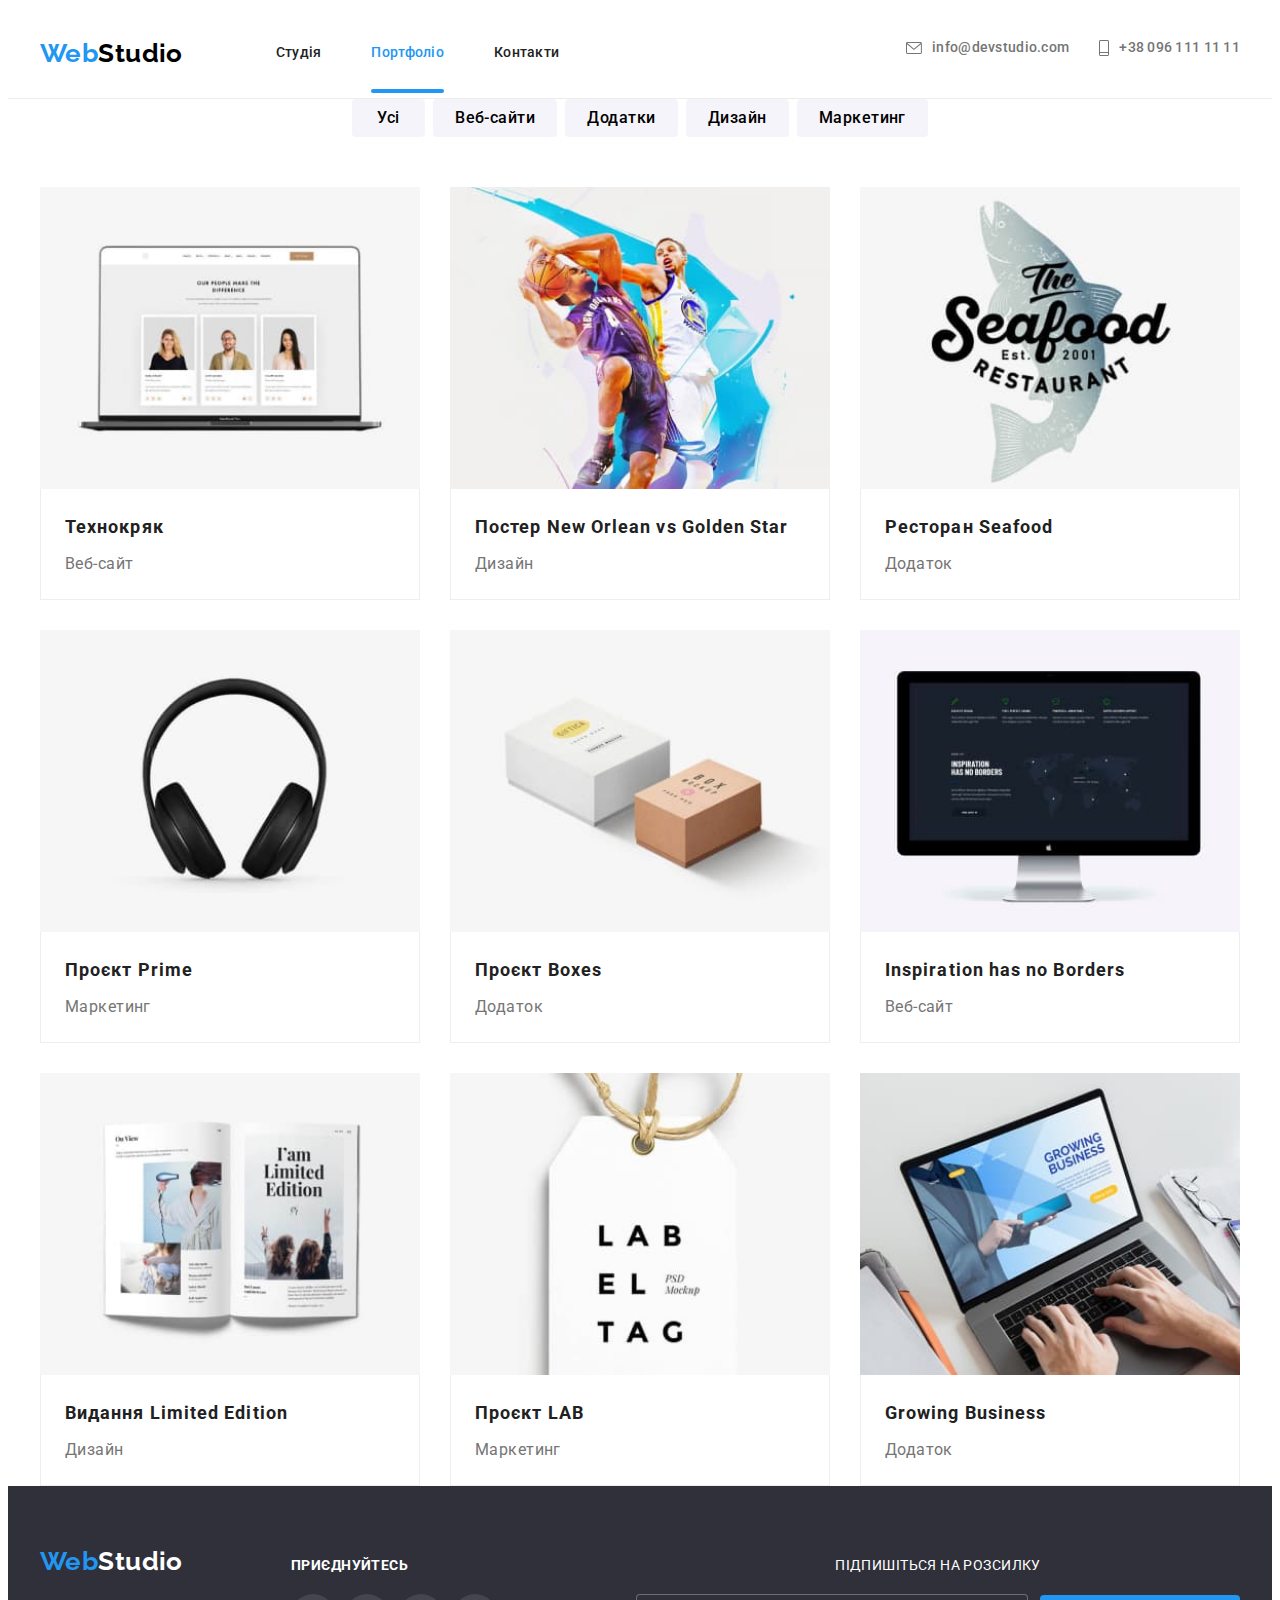
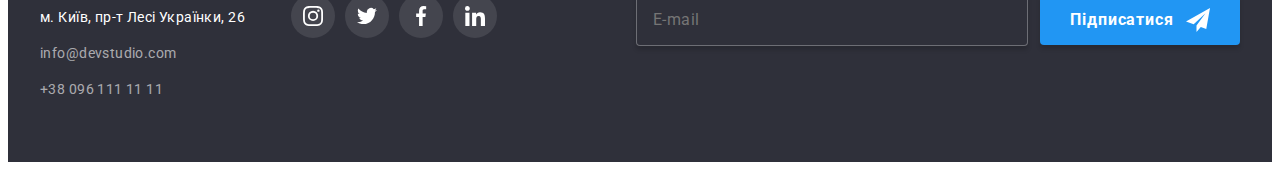
==== portfolio.html @ 79e78c7b "adaptive" ====
<!DOCTYPE html>
<html lang="uk">
<head>
    <meta charset="UTF-8">
    <meta http-equiv="X-UA-Compatible" content="IE=edge">
    <meta name="viewport" content="width=device-width, initial-scale=1.0">
    <title>goit-markup-hw-07</title>
    <link rel="preconnect" href="https://fonts.googleapis.com">
    <link rel="preconnect" href="https://fonts.gstatic.com" crossorigin>
    <link href="https://fonts.googleapis.com/css2?family=Raleway:wght@700&family=Roboto:wght@400;500;700;900&display=swap" rel="stylesheet">
    <link rel="stylesheet" href="https://cdnjs.cloudflare.com/ajax/libs/modern-normalize/1.1.0/modern-normalize.min.css" integrity="sha512-wpPYUAdjBVSE4KJnH1VR1HeZfpl1ub8YT/NKx4PuQ5NmX2tKuGu6U/JRp5y+Y8XG2tV+wKQpNHVUX03MfMFn9Q==" crossorigin="anonymous" referrerpolicy="no-referrer" />
    <link rel="stylesheet" href="./css/main.min.css">
</head>
<body>
    <header class="header">
        <div class="container header__container">
            <a href="./index.html" class="logo header__logo links">
                <span class="logo__textWeb">Web</span>Studio
            </a>
            <nav class="nav header__nav">
                <ul class="menu lists">
                    <li class="menu__item"><a class="menu__link links" href="./index.html">Студія</a></li>
                    <li class="menu__item"><a class="menu__link menu__link--current links" href="">Портфоліо</a></li>
                    <li class="menu__item"><a class="menu__link links" href="">Контакти</a></li>
                </ul>
            </nav>
            <ul class="contacts header__contacts lists">
                <li class="contacts__item">
                    <a class="contacts__link links" href="mailto:info@devstudio.com">
                        <svg class="contacts__icon" width="16" height="12">
                            <use href="./images/icons.svg#icon-envelope"></use>
                        </svg>
                        info@devstudio.com
                    </a>
                </li>
                <li class="contacts__item">
                    <a class="contacts__link links" href="tel:+380961111111">
                        <svg class="contacts__icon" width="10" height="16">
                            <use href="./images/icons.svg#icon-mobile"></use>
                        </svg>
                        +38 096 111 11 11
                    </a>
                </li>
            </ul>
        </div>
    </header>
    <main>
        <section class="section portfolio">
            <div class="container">
                <h1 class="visually-hidden">Portfolio</h1>
                <ul class="filters lists">
                    <li class="filters-item">
                        <button type="button" class="filters-btn">Усі</button>
                    </li>
                    <li class="filters-item">
                        <button type="button" class="filters-btn">Веб-сайти</button>
                    </li>
                    <li class="filters-item">
                        <button type="button" class="filters-btn">Додатки</button>
                    </li>
                    <li class="filters-item">
                        <button type="button" class="filters-btn">Дизайн</button>
                    </li>
                    <li class="filters-item">
                        <button type="button" class="filters-btn">Маркетинг</button>
                    </li>
                </ul>
                <ul class="project-list lists">
                    <li class="project-item">
                        <a href="" class="project-item-link links">
                            <div class="project-top">
                                <img src="./images/project-a.jpg" width="370" height="294" alt="project-a">
                                <p class="project-top-text">
                                    Ресурс пропонує комплексні пропозиції з різним рівнем функціоналу та сервісів. Все це дозволить відвідувачу отримати вичерпні відомості про компанію чи приватну особу.
                                </p>
                            </div>
                            <div class="project-description">
                                <h2 class="projects-titles">Технокряк</h2>
                                <p class="projects-text">Веб-сайт</p>
                            </div>
                        </a> 
                    </li>
                    <li class="project-item">
                        <a href="" class="project-item-link links">
                            <div class="project-top">
                                <img src="./images/project-b.jpg" width="370" height="294" alt="project-b">
                                <p class="project-top-text">
                                    Ресурс пропонує комплексні пропозиції з різним рівнем функціоналу та сервісів. Все це дозволить відвідувачу отримати вичерпні відомості про компанію чи приватну особу.
                                </p>
                            </div>
                            <div class="project-description">
                                <h2 class="projects-titles">Постер New Orlean vs Golden Star</h2>
                                <p class="projects-text">Дизайн</p>
                            </div>
                        </a> 
                    </li>
                    <li class="project-item">
                        <a href="" class="project-item-link links">
                            <div class="project-top">
                                <img src="./images/project-c.jpg" width="370" height="294" alt="project-c">
                                <p class="project-top-text">
                                    Ресурс пропонує комплексні пропозиції з різним рівнем функціоналу та сервісів. Все це дозволить відвідувачу отримати вичерпні відомості про компанію чи приватну особу.
                                </p>
                            </div>
                            <div class="project-description">
                                <h2 class="projects-titles">Ресторан Seafood</h2>
                                <p class="projects-text">Додаток</p>
                            </div>
                        </a> 
                    </li>
                    <li class="project-item">
                        <a href="" class="project-item-link links">
                            <div class="project-top">
                                <img src="./images/project-d.jpg" width="370" height="294" alt="project-d">
                                <p class="project-top-text">
                                    Ресурс пропонує комплексні пропозиції з різним рівнем функціоналу та сервісів. Все це дозволить відвідувачу отримати вичерпні відомості про компанію чи приватну особу.
                                </p>
                            </div>
                            <div class="project-description">
                                <h2 class="projects-titles">Проєкт Prime</h2>
                                <p class="projects-text">Маркетинг</p>
                            </div>
                        </a> 
                    </li>
                    <li class="project-item">
                        <a href="" class="project-item-link links">
                            <div class="project-top">
                                <img src="./images/project-e.jpg" width="370" height="294" alt="project-e">
                                <p class="project-top-text">
                                    Ресурс пропонує комплексні пропозиції з різним рівнем функціоналу та сервісів. Все це дозволить відвідувачу отримати вичерпні відомості про компанію чи приватну особу.
                                </p>
                            </div>
                            <div class="project-description">
                                <h2 class="projects-titles">Проєкт Boxes</h2>
                                <p class="projects-text">Додаток</p>
                            </div>
                        </a> 
                    </li>
                    <li class="project-item">
                        <a href="" class="project-item-link links">
                            <div class="project-top">
                                <img src="./images/project-f.jpg" width="370" height="294" alt="project-f">
                                <p class="project-top-text">
                                    Ресурс пропонує комплексні пропозиції з різним рівнем функціоналу та сервісів. Все це дозволить відвідувачу отримати вичерпні відомості про компанію чи приватну особу.
                                </p>
                            </div>
                            <div class="project-description">
                                <h2 class="projects-titles">Inspiration has no Borders</h2>
                                <p class="projects-text">Веб-сайт</p>
                            </div>
                        </a> 
                    </li>
                    <li class="project-item">
                        <a href="" class="project-item-link links">
                            <div class="project-top">
                                <img src="./images/project-g.jpg" width="370" height="294" alt="project-g">
                                <p class="project-top-text">
                                    Ресурс пропонує комплексні пропозиції з різним рівнем функціоналу та сервісів. Все це дозволить відвідувачу отримати вичерпні відомості про компанію чи приватну особу.
                                </p>
                            </div>
                            <div class="project-description">
                                <h2 class="projects-titles">Видання Limited Edition</h2>
                                <p class="projects-text">Дизайн</p>
                            </div>
                        </a> 
                    </li>
                    <li class="project-item">
                        <a href="" class="project-item-link links">
                            <div class="project-top">
                                <img src="./images/project-h.jpg" width="370" height="294" alt="project-h">
                                <p class="project-top-text">
                                    Ресурс пропонує комплексні пропозиції з різним рівнем функціоналу та сервісів. Все це дозволить відвідувачу отримати вичерпні відомості про компанію чи приватну особу.
                                </p>
                            </div>
                            <div class="project-description">
                                <h2 class="projects-titles">Проєкт LAB</h2>
                                <p class="projects-text">Маркетинг</p>
                            </div>
                        </a> 
                    </li>
                    <li class="project-item">
                        <a href="" class="project-item-link links">
                            <div class="project-top">
                                <img src="./images/project-i.jpg" width="370" height="294" alt="project-i">
                                <p class="project-top-text">
                                    Ресурс пропонує комплексні пропозиції з різним рівнем функціоналу та сервісів. Все це дозволить відвідувачу отримати вичерпні відомості про компанію чи приватну особу.
                                </p>
                            </div>
                            <div class="project-description">
                                <h2 class="projects-titles">Growing Business</h2>
                                <p class="projects-text">Додаток</p>
                            </div>
                        </a> 
                    </li>
                </ul>
            </div>
        </section>
    </main>
    <footer class="footer">
        <div class="container footer__container">
            <div class="footer__contacts-wrap">
                <a href="./index.html" class="logo links">
                    <span class="logo__textWeb">Web</span><span class="logo__textStudio">Studio</span>
                </a>
                <address class="address footer__address-wrap">
                    <ul class="address__list lists">
                        <li class="address__item">
                            <a href="https://goo.gl/maps/wH7zCtdQS2G6L1kN8" target="_blank" rel="noopener noreferrer" class="address__link address__place links">м. Київ, пр-т Лесі Українки, 26</a>
                        </li>
                        <li class="address__item">
                            <a href="mailto:info@devstudio.com" class="address__link links">info@devstudio.com</a>
                        </li>
                        <li class="address__item">
                            <a href="tel:+380961111111" class="address__link links">+38 096 111 11 11</a>
                        </li>
                    </ul>
                </address>
            </div>
            <div class="footer__social-wrap soc">
                <h3 class="soc__title">приєднуйтесь</h3>
                <ul class="soc__list lists">
                    <li class="soc__item">
                        <a class="soc__link links" href="">
                            <svg class="soc__icon" width="20" height="20">
                                <use href="./images/icons.svg#icon-instagram"></use>
                            </svg>
                        </a>
                    </li>
                    <li class="soc__item">
                        <a class="soc__link links" href="">
                            <svg class="soc__icon" width="20" height="20">
                                <use href="./images/icons.svg#icon-twitter"></use>
                            </svg>
                        </a>
                    </li>
                    <li class="soc__item">
                        <a class="soc__link links" href="">
                            <svg class="soc__icon" width="20" height="20">
                                <use href="./images/icons.svg#icon-facebook"></use>
                            </svg>
                        </a>
                    </li>
                    <li class="soc__item">
                        <a class="soc__link links" href="">
                            <svg class="soc__icon" width="20" height="20">
                                <use href="./images/icons.svg#icon-linkedin"></use>
                            </svg>
                        </a>
                    </li>
                </ul>
            </div>
            <div class="footer__sign sign">
                <label class="sign__title" for="footer-email">Підпишіться на розсилку</label>
                <form class="sign__form">
                    <input type="email" name="email" class="sign__input" id="footer-email" placeholder="E-mail">
                    <button type="submit" class="sign__btn form-btn">
                        <span class="form-btn__text">Підписатися</span>
                        <svg class="form-btn__icon" width="24" height="24">
                            <use href="./images/icons.svg#icon-icon-send"></use>
                        </svg>
                    </button>
                </form>
            </div>
        </div>
    </footer>
</body>
</html>
---- css/main.min.css ----
:root{--primary-text-color: #212121;--secondary-text-color: #757575;--accent-color: #2196F3;--primary-white-color: #FFFFFF;--bg-dark: #2F303A;--bg-light: #F5F4FA;--border-color: #EEEEEE;--icons-color: #AFB1B8;--modal-btn-focus: #188CE8}button{cursor:pointer}address{font-style:normal}.links{text-decoration:none}.lists{padding:0;margin:0;list-style:none}h1,h2,h3,h4,h5,h6,p{margin-top:0;margin-bottom:0}img{display:block;max-width:100%;height:auto;width:100%}.no-scroll{overflow:hidden}.visually-hidden{position:absolute;width:1px;height:1px;margin:-1px;border:0;padding:0;white-space:nowrap;-webkit-clip-path:inset(100%);clip-path:inset(100%);clip:rect(0 0 0 0);overflow:hidden}body{background-color:var(--primary-white-color);color:var(--primary-text-color);font-family:"Roboto",sans-serif;letter-spacing:.03em;font-size:14px;font-style:normal;line-height:1.71}.container{margin:0 auto;width:100%;padding-left:15px;padding-right:15px}@media screen and (min-width: 480px){.container{max-width:480px}}@media screen and (min-width: 768px){.container{max-width:768px}}@media screen and (min-width: 1200px){.container{max-width:1200px}}.section-title{font-size:28px;line-height:1.18;text-align:center;margin-bottom:30px}@media screen and (min-width: 1200px){.section-title{font-size:36px;line-height:1.17;margin-bottom:50px}}.form-btn{padding:10px 24px;font-family:"Roboto";border-radius:4px;align-items:center;border:0;background-color:var(--accent-color);font-family:inherit;font-weight:700;font-size:16px;height:50px;min-width:200px;line-height:1.88;letter-spacing:.06em;color:var(--primary-white-color);box-shadow:0px 4px 4px rgba(0,0,0,.15);transition:background-color 250ms cubic-bezier(0.4, 0, 0.2, 1)}.header{border-bottom:1px solid #ececec}.header__container{display:flex;align-items:center}@media screen and (max-width: 767px){.header__container{height:60px;justify-content:space-between}}.logo{--logo-black: #000000;color:var(--logo-black);font-family:"Raleway",sans-serif;font-weight:700;font-size:24px;line-height:1.17}@media screen and (min-width: 1200px){.logo{font-size:26px;line-height:1.19}}.logo__textWeb{color:var(--accent-color)}.nav{margin-left:88px}@media screen and (min-width: 1200px){.nav{margin-left:93px}}.menu{display:flex}@media screen and (max-width: 767px){.menu{display:none}}.menu__item{margin-right:50px}.menu__item:last-child{margin-right:0}.menu__link{display:block;padding-top:32px;padding-bottom:32px;color:var(--primary-text-color);font-weight:500;line-height:1.14;letter-spacing:.02em;transition:color 250ms cubic-bezier(0.4, 0, 0.2, 1)}.menu__link:hover,.menu__link:focus{color:var(--accent-color)}.menu__link--current{position:relative;color:var(--accent-color)}.menu__link--current::after{position:absolute;bottom:0;left:0;content:"";width:100%;height:4px;background-color:var(--accent-color);border-radius:2px}@media screen and (max-width: 767px){.contacts{display:none}}@media screen and (min-width: 768px){.contacts{display:block}}@media screen and (min-width: 1200px){.contacts{display:flex}}.header__contacts{margin-left:auto}.contacts__item{margin-bottom:10px}@media screen and (min-width: 1200px){.contacts__item{margin-right:30px}.contacts__item:last-child{margin-right:0}}.contacts__link{color:var(--secondary-text-color);font-weight:500;font-size:12px;line-height:1.17;letter-spacing:.02em;display:flex;align-items:center;transition:color 250ms cubic-bezier(0.4, 0, 0.2, 1)}.contacts__link:hover,.contacts__link:focus{color:var(--accent-color)}@media screen and (min-width: 1200px){.contacts__link{padding-top:32px;padding-bottom:32px;font-size:14px;line-height:1.14}}.contacts__icon{margin-right:10px;fill:var(--secondary-text-color);transition:fill 250ms cubic-bezier(0.4, 0, 0.2, 1)}.contacts__link:hover .contacts__icon,.contacts__link:focus .contacts__icon{fill:currentColor}.menu-open{background-color:#fff;padding:0;margin-left:auto;display:block;height:40px;border:none}@media screen and (min-width: 768px){.menu-open{display:none}}.menu-open__icon{fill:var(--primary-text-color);transition:fill 250ms cubic-bezier(0.4, 0, 0.2, 1)}.menu-open__icon:hover{fill:var(--accent-color)}.mob-menu{position:fixed;top:0;z-index:1;width:100%;height:100%;background-color:#fff;padding:48px 40px;display:flex;flex-direction:column;justify-content:space-between;overflow:auto}@media screen and (min-width: 768px){.mob-menu{display:none}}.is-hidden{opacity:0;visibility:hidden;pointer-events:none}.menu-close{position:absolute;top:10px;right:15px;display:block;margin-left:auto;height:40px;border:none;background-color:#fff;padding:0}.menu-close__icon{fill:var(--primary-text-color);transition:fill 250ms cubic-bezier(0.4, 0, 0.2, 1)}.menu-close__icon:hover{fill:var(--accent-color)}.menu-list{flex-grow:1}.menu-list__link{color:var(--primary-text-color);font-weight:500;font-size:40px;line-height:1.17;letter-spacing:.02em;transition:color 250ms cubic-bezier(0.4, 0, 0.2, 1)}.menu-list__link:hover{color:var(--accent-color)}.menu-list__item{margin-bottom:32px}.menu-list__item:last-child{margin-bottom:0}.contact-list__item{font-weight:500;letter-spacing:.02em;font-size:24px;line-height:1.17}.contact-list__item:first-child{margin-bottom:32px}.contact-list__link{color:var(--secondary-text-color)}.contact-list__link--tel{font-size:27px;line-height:1.18;color:var(--accent-color)}@media screen and (min-width: 480px){.contact-list__link--tel{font-size:34px}}.social-list{display:flex;align-self:flex-end;margin-top:64px}.social-list__link{font-weight:500;font-size:13px;line-height:1.22;letter-spacing:.02em;color:#2196f3}@media screen and (min-width: 480px){.social-list__link{font-size:18px}}.social-list__item{position:relative}.social-list__item:not(:last-child){margin-right:20px}.social-list__item:not(:last-child)::after{content:"";position:absolute;right:-21px;bottom:12px;display:block;width:22px;height:1px;background-color:rgba(33,33,33,.2);rotate:90deg}.backdrop{position:fixed;top:0;width:100%;height:100%;background-color:rgba(0,0,0,.2);transition:opacity 500ms cubic-bezier(0.4, 0, 0.2, 1),visibility 500ms cubic-bezier(0.4, 0, 0.2, 1)}.is-hidden{opacity:0;visibility:hidden;pointer-events:none}.modal{width:100%;background:var(--primary-white-color);box-shadow:0px 1px 3px rgba(0,0,0,.12),0px 1px 1px rgba(0,0,0,.14),0px 2px 1px rgba(0,0,0,.2);border-radius:4px;position:absolute;top:50%;left:50%;transform:translate(-50%, -50%) scale(1);transition:transform 500ms cubic-bezier(0.4, 0, 0.2, 1);padding:40px}@media screen and (min-width: 480px){.modal{width:450px;min-height:609px}}@media screen and (min-width: 1200px){.modal{width:528px;min-height:581px}}.is-hidden .modal{transform:translate(-50%, -50%) scale(0.8)}.modal-close{position:absolute;top:8px;right:8px;width:30px;height:30px;padding:5px;background-color:rgba(0,0,0,0);border-radius:50%;border:1px solid rgba(0,0,0,.1);display:flex;align-items:center;justify-content:center}.modal-close__icon{transition:fill 250ms cubic-bezier(0.4, 0, 0.2, 1)}.modal-close:focus .modal-close__icon,.modal-close:hover .modal-close__icon{fill:var(--accent-color)}.modal__title{font-weight:700;font-size:19px;line-height:1.5;text-align:center;margin-bottom:12px}@media screen and (min-width: 480px){.modal__title{font-size:20px}}@media screen and (min-width: 1200px){.modal__title{line-height:1.15}}.modal__field{margin-bottom:10px}.modal__input-wrapper{position:relative}.modal__text-label{display:block;margin-bottom:4px;font-weight:400;font-size:12px;line-height:1.17;letter-spacing:.01em;color:var(--secondary-text-color)}.modal__input{width:100%;height:40px;border:1px solid rgba(33,33,33,.2);border-radius:4px;outline:rgba(0,0,0,0);padding:12px;color:var(--logo-black);padding-left:42px;transition:border-color 250ms cubic-bezier(0.4, 0, 0.2, 1)}.modal__input:focus{border-color:var(--accent-color)}.modal__icon{position:absolute;left:12px;top:50%;transform:translateY(-50%);transition:fill 250ms cubic-bezier(0.4, 0, 0.2, 1)}.modal__input:focus+.modal__icon{fill:var(--accent-color)}.modal__comment{width:100%;height:120px;border:1px solid rgba(33,33,33,.2);border-radius:4px;padding:12px 16px;resize:none;outline:rgba(0,0,0,0);font-size:14px;line-height:1.14;letter-spacing:.01em;color:rgba(117,117,117,.5);transition:border-color 250ms cubic-bezier(0.4, 0, 0.2, 1)}.modal__comment:focus{border-color:var(--accent-color)}@media screen and (min-width: 1200px){.modal__comment{font-size:12px;line-height:1.17}}.check__text{color:var(--secondary-text-color);background-color:#fff;display:flex;align-items:center;justify-content:center;font-size:12px;line-height:1.17}@media screen and (min-width: 1200px){.check__text{font-size:14px;line-height:1.71}}.check__icon-wrapper{width:16px;height:15px;border:2px solid var(--primary-text-color);border-radius:2px;display:flex;align-items:center;justify-content:center;fill:rgba(0,0,0,0);margin-right:8px;transition:border-color 250ms cubic-bezier(0.4, 0, 0.2, 1)}.check__input:focus+.check__text span{border-color:var(--accent-color)}.check__input:checked+.check__text span{fill:var(--primary-white-color);background-color:var(--accent-color);border:none}.textarea-wrapper{margin-bottom:20px}.check{margin-bottom:30px}.check__text-contract{color:var(--accent-color);margin-left:8px}.modal__btn{display:block;margin:0 auto}.modal__btn:focus,.modal__btn:hover{background-color:var(--modal-btn-focus)}.hero{background-image:linear-gradient(rgba(47, 48, 58, 0.4), rgba(47, 48, 58, 0.4)),url(/images/hero480mob@1x.jpg);background-repeat:no-repeat;background-position:center;background-size:cover;display:flex;flex-grow:1;padding:118px 40px}@media screen and (min-device-pixel-ratio: 2),screen and (-webkit-min-device-pixel-ratio: 2),screen and (min-resolution: 192dpi),screen and (min-resolution: 2dppx){.hero{background-image:linear-gradient(rgba(47, 48, 58, 0.4), rgba(47, 48, 58, 0.4)),url(/images/hero960mob@2x.jpg)}}@media screen and (min-width: 480px){.hero{padding:118px 60px}}@media screen and (min-width: 768px){.hero{padding:118px 204px}}@media screen and (min-width: 1200px){.hero{padding:200px 237px}}@media screen and (min-width: 480px){.hero{background-image:linear-gradient(rgba(47, 48, 58, 0.4), rgba(47, 48, 58, 0.4)),url(/images/hero768tab@1x.jpg)}}@media screen and (min-width: 480px)and (min-device-pixel-ratio: 2),screen and (min-width: 480px)and (-webkit-min-device-pixel-ratio: 2),screen and (min-width: 480px)and (min-resolution: 192dpi),screen and (min-width: 480px)and (min-resolution: 2dppx){.hero{background-image:linear-gradient(rgba(47, 48, 58, 0.4), rgba(47, 48, 58, 0.4)),url(/images/hero1536tab@2x.jpg)}}@media screen and (min-width: 768px){.hero{background-image:linear-gradient(rgba(47, 48, 58, 0.4), rgba(47, 48, 58, 0.4)),url(/images/hero1600desc@1x.jpg)}}@media screen and (min-width: 768px)and (min-device-pixel-ratio: 2),screen and (min-width: 768px)and (-webkit-min-device-pixel-ratio: 2),screen and (min-width: 768px)and (min-resolution: 192dpi),screen and (min-width: 768px)and (min-resolution: 2dppx){.hero{background-image:linear-gradient(rgba(47, 48, 58, 0.4), rgba(47, 48, 58, 0.4)),url(/images/hero3200desc@2x.jpg)}}.hero__container{margin-left:auto;margin-right:auto;padding:0;text-align:center;width:100%}@media screen and (min-width: 480px){.hero__container{max-width:100%}}@media screen and (min-width: 768px){.hero__container{max-width:768px}}@media screen and (min-width: 1200px){.hero__container{max-width:1200px}}.hero__title{margin-left:auto;margin-right:auto;margin-bottom:30px;width:240px;font-weight:700;font-size:16px;line-height:1.62;letter-spacing:.06em;text-transform:uppercase;color:var(--primary-white-color)}@media screen and (min-width: 480px){.hero__title{width:360px;font-weight:900;font-size:26px}}@media screen and (min-width: 1200px){.hero__title{width:696px;font-size:44px;line-height:1.36}}.hero__button{display:inline-block;border-radius:4px;box-shadow:0px 4px 4px rgba(0,0,0,.15);padding:10px 24px;min-width:200px;align-items:center;border:0;background-color:var(--accent-color);font-family:inherit;font-weight:700;font-size:16px;line-height:1.88;letter-spacing:.06em;color:var(--primary-white-color)}.features{padding-top:60px;padding-bottom:60px}@media screen and (min-width: 1200px){.features{padding-top:94px;padding-bottom:94px}}.detail-list{display:flex;flex-wrap:wrap;gap:30px}.detail-list__item{width:100%}@media screen and (min-width: 768px){.detail-list__item{width:calc((100% - 30px)/2)}}@media screen and (min-width: 1200px){.detail-list__item{width:calc((100% - 90px)/4)}}.detail-list__icon-wrap{height:120px;margin-bottom:30px;background-color:var(--bg-light);border-radius:4px;display:flex;align-items:center;justify-content:center}.detail-list__title{margin-bottom:10px;font-size:14px;line-height:1.14;text-transform:uppercase;text-align:center}@media screen and (min-width: 768px){.detail-list__title{text-align:left}}.detail-list__text{color:var(--secondary-text-color)}@media screen and (max-width: 1199px){.functions{display:none}}@media screen and (min-width: 1200px){.functions{display:block}}.unit-list{display:flex;gap:30px}.unit-list__item{position:relative}.unit-list__title-wrap{position:absolute;bottom:0;left:0;color:var(--primary-white-color);background-color:rgba(47,48,58,.8);width:100%;padding-top:27px;padding-bottom:27px}.unit-list__title{font-size:14px;font-weight:700;line-height:1.14;text-align:center;text-transform:uppercase;display:block}.team{background-color:var(--bg-light);padding-top:60px;padding-bottom:60px}@media screen and (min-width: 1200px){.team{padding-top:94px;padding-bottom:94px}}.card-list{display:flex;flex-wrap:wrap;gap:30px}.card-list__item{width:100%;border-radius:0px 0px 4px 4px;background-color:var(--primary-white-color);box-shadow:0px 1px 3px rgba(0,0,0,.12),0px 1px 1px rgba(0,0,0,.14),0px 2px 1px rgba(0,0,0,.2)}@media screen and (min-width: 768px){.card-list__item{width:calc((100% - 30px)/2)}}@media screen and (min-width: 1200px){.card-list__item{width:calc((100% - 90px)/4)}}.card-list__description{padding-top:30px;padding-bottom:24px}@media screen and (min-width: 1200px){.card-list__description{padding-bottom:30px}}.card-list__title{margin-bottom:10px;font-weight:500;font-size:16px;line-height:1.19;text-align:center}.card-list__text{font-size:16px;line-height:1.19;text-align:center;color:var(--secondary-text-color);margin-bottom:16px}.soc-list{display:flex;justify-content:center;gap:10px}.soc-list__item{width:44px;height:44px}.soc-list__link{width:100%;height:100%;border-radius:50%;display:flex;align-items:center;justify-content:center;color:var(--icons-color);transition:color 250ms cubic-bezier(0.4, 0, 0.2, 1),background-color 250ms cubic-bezier(0.4, 0, 0.2, 1)}.soc-list__link:hover,.soc-list__link:focus{background-color:var(--accent-color);color:var(--primary-white-color)}.soc-list__icon{fill:currentColor}.clients{padding-top:60px;padding-bottom:60px}@media screen and (min-width: 1200px){.clients{padding-top:94px;padding-bottom:94px}}.object-list{display:flex;flex-wrap:wrap;gap:30px}.object-list__item{width:calc((100% - 30px)/2)}@media screen and (min-width: 768px){.object-list__item{width:calc((100% - 60px)/3)}}@media screen and (min-width: 1200px){.object-list__item{width:calc((100% - 150px)/6)}}.object-list__link{width:100%;height:100%;border:1px solid var(--icons-color);border-radius:4px;display:flex;align-items:center;justify-content:center;color:var(--icons-color);transition:color 250ms cubic-bezier(0.4, 0, 0.2, 1),border-color 250ms cubic-bezier(0.4, 0, 0.2, 1)}.object-list__link:hover,.object-list__link:focus{color:var(--accent-color);border-color:var(--accent-color)}.object-list__icon{fill:currentColor}.footer{padding-top:60px;padding-bottom:60px;background-color:var(--bg-dark);text-align:center}@media screen and (min-width: 1200px){.footer__container{display:flex;justify-content:space-between}}@media screen and (min-width: 768px)and (max-width: 1199px){.footer__all-contacts-wrap{display:flex;justify-content:space-between}}@media screen and (min-width: 1200px){.footer__all-contacts-wrap{width:50%;display:flex;align-content:flex-start;justify-content:space-between}}.footer__contacts-wrap{margin-bottom:60px}@media screen and (min-width: 768px)and (max-width: 1199px){.footer__contacts-wrap{width:50%;padding-right:15px}}@media screen and (min-width: 1200px){.footer__contacts-wrap{margin-bottom:0;text-align:left}}.logo__textStudio{color:var(--primary-white-color)}.address{margin-top:28px}.address__list{font-style:normal;font-weight:400}.address__item:not(:last-child){margin-bottom:12px}.address__link{color:rgba(255,255,255,.6);transition:color 250ms cubic-bezier(0.4, 0, 0.2, 1)}.address__link:hover,.address__link:focus{color:var(--accent-color)}.address__place{color:var(--primary-white-color)}.footer__social-wrap{color:var(--primary-white-color);text-align:center}@media screen and (max-width: 767px){.footer__social-wrap{margin-bottom:60px}}@media screen and (min-width: 768px)and (max-width: 1199px){.footer__social-wrap{width:50%;padding-left:15px;margin-top:5px}}@media screen and (min-width: 1200px){.footer__social-wrap{margin-top:12px;text-align:left}}.soc__title{display:block;margin-bottom:20px;font-size:14px;line-height:1.14;text-transform:uppercase}.soc__list{display:flex;justify-content:center;gap:10px}.soc__item{width:44px;height:44px}.soc__link{width:100%;height:100%;border-radius:50%;display:flex;align-items:center;justify-content:center;color:var(--primary-white-color);background-color:rgba(255,255,255,.1);transition:background-color 250ms cubic-bezier(0.4, 0, 0.2, 1)}.soc__link:hover,.soc__link:focus{background-color:var(--accent-color)}.soc__icon{fill:currentColor}.footer__sign{color:var(--primary-white-color)}@media screen and (min-width: 1200px){.footer__sign{margin-left:93px;margin-bottom:34px;margin-top:12px;margin-right:0}}.sign__title{display:block;margin-bottom:20px;font-size:14px;line-height:1.14;text-transform:uppercase}@media screen and (min-width: 480px)and (max-width: 1199px){.sign__form{display:block;text-align:center}}@media screen and (min-width: 1200px){.sign__form{text-align:left;display:flex;align-items:center}}.sign__input{width:100%;padding:15px 16px;font-family:"Roboto";font-style:normal;font-weight:400;font-size:16px;line-height:1.25;letter-spacing:.03em;color:rgba(255,255,255,.6);border:1px solid rgba(255,255,255,.3);border-radius:4px;outline:rgba(0,0,0,0);box-shadow:0px 4px 4px rgba(0,0,0,.15);background-color:var(--bg-dark);transition:border 250ms cubic-bezier(0.4, 0, 0.2, 1)}@media screen and (max-width: 1199px){.sign__input{margin-bottom:20px}}@media screen and (min-width: 480px)and (max-width: 1199px){.sign__input{width:450px}}@media screen and (min-width: 1200px){.sign__input{width:358px;margin-right:12px}}.sign__input:focus{border:1px solid var(--accent-color)}.sign__btn{display:flex;align-items:center;justify-content:center}@media screen and (max-width: 1199px){.sign__btn{margin-right:auto;margin-left:auto}}.form-btn__text{display:inline-block;text-align:center}.form-btn__icon{fill:var(--primary-white-color);margin-left:12px}.filters{display:flex;justify-content:center;margin-bottom:50px;gap:8px}.filters-btn{display:inline-block;border-radius:4px;padding:6px 22px;min-width:73px;border:0;box-shadow:none;letter-spacing:.03em;font-family:inherit;font-weight:500;font-size:16px;line-height:1.63;text-align:center;background-color:var(--bg-light);cursor:pointer;transition:color 250ms cubic-bezier(0.4, 0, 0.2, 1),background-color 250ms cubic-bezier(0.4, 0, 0.2, 1),box-shadow 250ms cubic-bezier(0.4, 0, 0.2, 1)}.filters-btn:hover,.filters-btn:focus{background-color:var(--accent-color);color:var(--primary-white-color);box-shadow:0px 3px 1px rgba(0,0,0,.1),0px 1px 2px rgba(0,0,0,.08),0px 2px 2px rgba(0,0,0,.12)}.project-list{display:flex;flex-wrap:wrap;gap:30px}.project-item{width:calc((100% - 60px)/3);background-color:var(--primary-white-color)}.project-top{position:relative;overflow:hidden}.project-top-text{position:absolute;top:0;background-color:rgba(33,150,243,.9);color:var(--primary-white-color);font-weight:400;font-size:18px;line-height:1.56;padding:63px 24px;height:100%;transform:translateY(100%);transition:transform 250ms cubic-bezier(0.4, 0, 0.2, 1)}.project-item-link:hover .project-top-text,.project-item-link:focus .project-top-text{transform:translateY(0)}.project-item-link{display:block;box-shadow:none;transition:box-shadow 250ms cubic-bezier(0.4, 0, 0.2, 1)}.project-item-link:hover,.project-item-link:focus{box-shadow:0px 1px 1px rgba(0,0,0,.12),0px 4px 4px rgba(0,0,0,.06),1px 4px 6px rgba(0,0,0,.16)}.project-description{padding:20px 24px;border-right:1px solid var(--border-color);border-bottom:1px solid var(--border-color);border-left:1px solid var(--border-color)}.projects-titles{margin-bottom:4px;font-size:18px;line-height:2;letter-spacing:.06em;color:var(--primary-text-color)}.projects-text{font-size:16px;line-height:1.88;color:var(--secondary-text-color)}/*# sourceMappingURL=main.min.css.map */
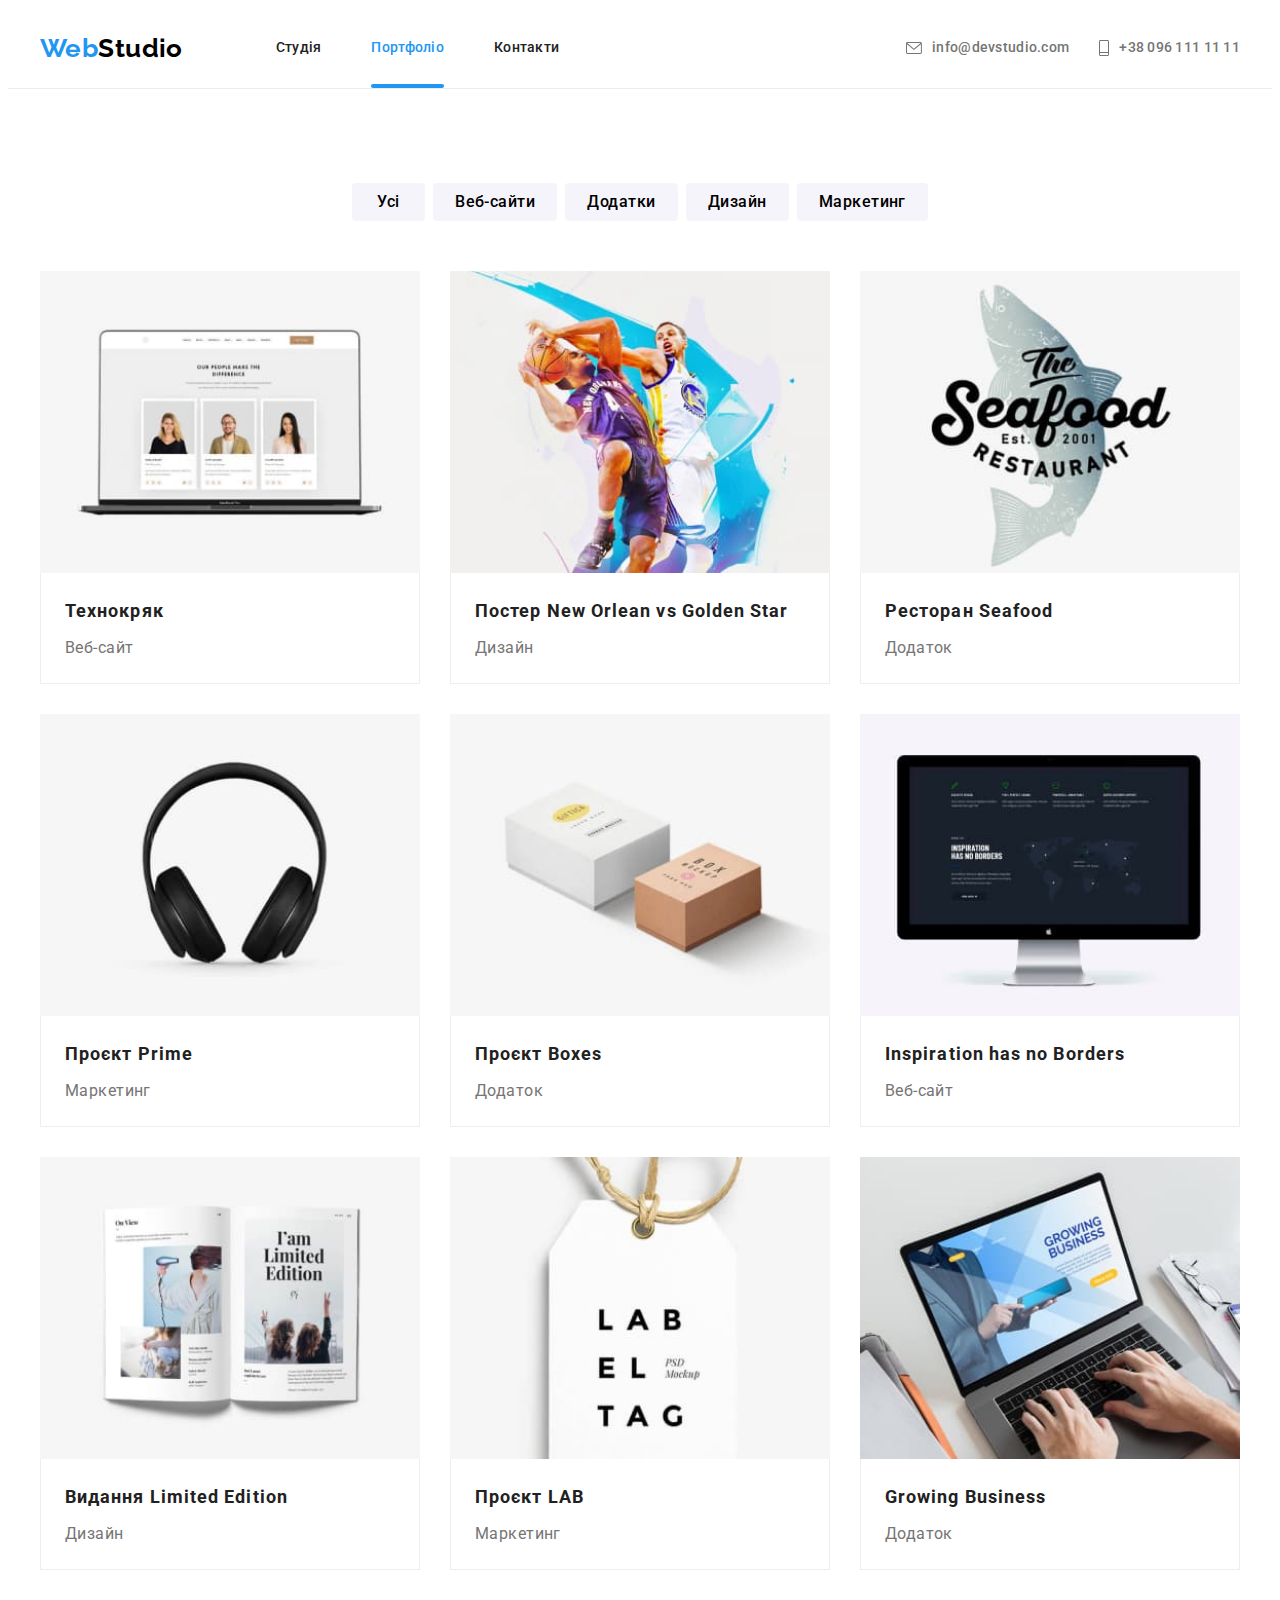
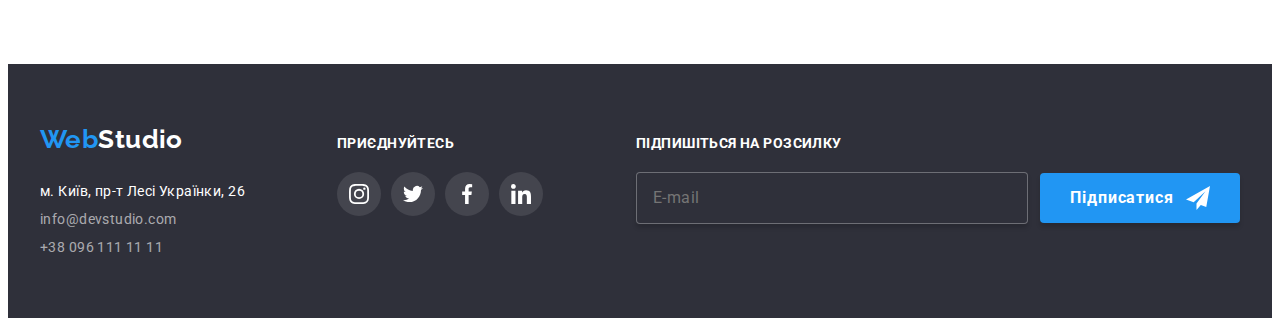
==== commit ada31dfa: "adaptive_upgrade_3" ====
--- a/portfolio.html
+++ b/portfolio.html
@@ -4,7 +4,7 @@
     <meta charset="UTF-8">
     <meta http-equiv="X-UA-Compatible" content="IE=edge">
     <meta name="viewport" content="width=device-width, initial-scale=1.0">
-    <title>goit-markup-hw-07</title>
+    <title>goit-markup-hw-08</title>
     <link rel="preconnect" href="https://fonts.googleapis.com">
     <link rel="preconnect" href="https://fonts.gstatic.com" crossorigin>
     <link href="https://fonts.googleapis.com/css2?family=Raleway:wght@700&family=Roboto:wght@400;500;700;900&display=swap" rel="stylesheet">
@@ -198,56 +198,58 @@
     </main>
     <footer class="footer">
         <div class="container footer__container">
-            <div class="footer__contacts-wrap">
-                <a href="./index.html" class="logo links">
-                    <span class="logo__textWeb">Web</span><span class="logo__textStudio">Studio</span>
-                </a>
-                <address class="address footer__address-wrap">
-                    <ul class="address__list lists">
-                        <li class="address__item">
-                            <a href="https://goo.gl/maps/wH7zCtdQS2G6L1kN8" target="_blank" rel="noopener noreferrer" class="address__link address__place links">м. Київ, пр-т Лесі Українки, 26</a>
-                        </li>
-                        <li class="address__item">
-                            <a href="mailto:info@devstudio.com" class="address__link links">info@devstudio.com</a>
-                        </li>
-                        <li class="address__item">
-                            <a href="tel:+380961111111" class="address__link links">+38 096 111 11 11</a>
+            <div class="footer__all-contacts-wrap">
+                <div class="footer__contacts-wrap">
+                    <a href="./index.html" class="logo links">
+                        <span class="logo__textWeb">Web</span><span class="logo__textStudio">Studio</span>
+                    </a>
+                    <address class="address footer__address-wrap">
+                        <ul class="address__list lists">
+                            <li class="address__item">
+                                <a href="https://goo.gl/maps/wH7zCtdQS2G6L1kN8" target="_blank" rel="noopener noreferrer" class="address__link address__place links">м. Київ, пр-т Лесі Українки, 26</a>
+                            </li>
+                            <li class="address__item">
+                                <a href="mailto:info@devstudio.com" class="address__link links">info@devstudio.com</a>
+                            </li>
+                            <li class="address__item">
+                                <a href="tel:+380961111111" class="address__link links">+38 096 111 11 11</a>
+                            </li>
+                        </ul>
+                    </address>
+                </div>
+                <div class="footer__social-wrap soc">
+                    <h3 class="soc__title">приєднуйтесь</h3>
+                    <ul class="soc__list lists">
+                        <li class="soc__item">
+                            <a class="soc__link links" href="">
+                                <svg class="soc__icon" width="20" height="20">
+                                    <use href="./images/icons.svg#icon-instagram"></use>
+                                </svg>
+                            </a>
+                        </li>
+                        <li class="soc__item">
+                            <a class="soc__link links" href="">
+                                <svg class="soc__icon" width="20" height="20">
+                                    <use href="./images/icons.svg#icon-twitter"></use>
+                                </svg>
+                            </a>
+                        </li>
+                        <li class="soc__item">
+                            <a class="soc__link links" href="">
+                                <svg class="soc__icon" width="20" height="20">
+                                    <use href="./images/icons.svg#icon-facebook"></use>
+                                </svg>
+                            </a>
+                        </li>
+                        <li class="soc__item">
+                            <a class="soc__link links" href="">
+                                <svg class="soc__icon" width="20" height="20">
+                                    <use href="./images/icons.svg#icon-linkedin"></use>
+                                </svg>
+                            </a>
                         </li>
                     </ul>
-                </address>
-            </div>
-            <div class="footer__social-wrap soc">
-                <h3 class="soc__title">приєднуйтесь</h3>
-                <ul class="soc__list lists">
-                    <li class="soc__item">
-                        <a class="soc__link links" href="">
-                            <svg class="soc__icon" width="20" height="20">
-                                <use href="./images/icons.svg#icon-instagram"></use>
-                            </svg>
-                        </a>
-                    </li>
-                    <li class="soc__item">
-                        <a class="soc__link links" href="">
-                            <svg class="soc__icon" width="20" height="20">
-                                <use href="./images/icons.svg#icon-twitter"></use>
-                            </svg>
-                        </a>
-                    </li>
-                    <li class="soc__item">
-                        <a class="soc__link links" href="">
-                            <svg class="soc__icon" width="20" height="20">
-                                <use href="./images/icons.svg#icon-facebook"></use>
-                            </svg>
-                        </a>
-                    </li>
-                    <li class="soc__item">
-                        <a class="soc__link links" href="">
-                            <svg class="soc__icon" width="20" height="20">
-                                <use href="./images/icons.svg#icon-linkedin"></use>
-                            </svg>
-                        </a>
-                    </li>
-                </ul>
+                </div>
             </div>
             <div class="footer__sign sign">
                 <label class="sign__title" for="footer-email">Підпишіться на розсилку</label>
--- a/css/main.min.css
+++ b/css/main.min.css
@@ -1 +1 @@
-:root{--primary-text-color: #212121;--secondary-text-color: #757575;--accent-color: #2196F3;--primary-white-color: #FFFFFF;--bg-dark: #2F303A;--bg-light: #F5F4FA;--border-color: #EEEEEE;--icons-color: #AFB1B8;--modal-btn-focus: #188CE8}button{cursor:pointer}address{font-style:normal}.links{text-decoration:none}.lists{padding:0;margin:0;list-style:none}h1,h2,h3,h4,h5,h6,p{margin-top:0;margin-bottom:0}img{display:block;max-width:100%;height:auto;width:100%}.no-scroll{overflow:hidden}.visually-hidden{position:absolute;width:1px;height:1px;margin:-1px;border:0;padding:0;white-space:nowrap;-webkit-clip-path:inset(100%);clip-path:inset(100%);clip:rect(0 0 0 0);overflow:hidden}body{background-color:var(--primary-white-color);color:var(--primary-text-color);font-family:"Roboto",sans-serif;letter-spacing:.03em;font-size:14px;font-style:normal;line-height:1.71}.container{margin:0 auto;width:100%;padding-left:15px;padding-right:15px}@media screen and (min-width: 480px){.container{max-width:480px}}@media screen and (min-width: 768px){.container{max-width:768px}}@media screen and (min-width: 1200px){.container{max-width:1200px}}.section-title{font-size:28px;line-height:1.18;text-align:center;margin-bottom:30px}@media screen and (min-width: 1200px){.section-title{font-size:36px;line-height:1.17;margin-bottom:50px}}.form-btn{padding:10px 24px;font-family:"Roboto";border-radius:4px;align-items:center;border:0;background-color:var(--accent-color);font-family:inherit;font-weight:700;font-size:16px;height:50px;min-width:200px;line-height:1.88;letter-spacing:.06em;color:var(--primary-white-color);box-shadow:0px 4px 4px rgba(0,0,0,.15);transition:background-color 250ms cubic-bezier(0.4, 0, 0.2, 1)}.header{border-bottom:1px solid #ececec}.header__container{display:flex;align-items:center}@media screen and (max-width: 767px){.header__container{height:60px;justify-content:space-between}}.logo{--logo-black: #000000;color:var(--logo-black);font-family:"Raleway",sans-serif;font-weight:700;font-size:24px;line-height:1.17}@media screen and (min-width: 1200px){.logo{font-size:26px;line-height:1.19}}.logo__textWeb{color:var(--accent-color)}.nav{margin-left:88px}@media screen and (min-width: 1200px){.nav{margin-left:93px}}.menu{display:flex}@media screen and (max-width: 767px){.menu{display:none}}.menu__item{margin-right:50px}.menu__item:last-child{margin-right:0}.menu__link{display:block;padding-top:32px;padding-bottom:32px;color:var(--primary-text-color);font-weight:500;line-height:1.14;letter-spacing:.02em;transition:color 250ms cubic-bezier(0.4, 0, 0.2, 1)}.menu__link:hover,.menu__link:focus{color:var(--accent-color)}.menu__link--current{position:relative;color:var(--accent-color)}.menu__link--current::after{position:absolute;bottom:0;left:0;content:"";width:100%;height:4px;background-color:var(--accent-color);border-radius:2px}@media screen and (max-width: 767px){.contacts{display:none}}@media screen and (min-width: 768px){.contacts{display:block}}@media screen and (min-width: 1200px){.contacts{display:flex}}.header__contacts{margin-left:auto}.contacts__item{margin-bottom:10px}@media screen and (min-width: 1200px){.contacts__item{margin-right:30px}.contacts__item:last-child{margin-right:0}}.contacts__link{color:var(--secondary-text-color);font-weight:500;font-size:12px;line-height:1.17;letter-spacing:.02em;display:flex;align-items:center;transition:color 250ms cubic-bezier(0.4, 0, 0.2, 1)}.contacts__link:hover,.contacts__link:focus{color:var(--accent-color)}@media screen and (min-width: 1200px){.contacts__link{padding-top:32px;padding-bottom:32px;font-size:14px;line-height:1.14}}.contacts__icon{margin-right:10px;fill:var(--secondary-text-color);transition:fill 250ms cubic-bezier(0.4, 0, 0.2, 1)}.contacts__link:hover .contacts__icon,.contacts__link:focus .contacts__icon{fill:currentColor}.menu-open{background-color:#fff;padding:0;margin-left:auto;display:block;height:40px;border:none}@media screen and (min-width: 768px){.menu-open{display:none}}.menu-open__icon{fill:var(--primary-text-color);transition:fill 250ms cubic-bezier(0.4, 0, 0.2, 1)}.menu-open__icon:hover{fill:var(--accent-color)}.mob-menu{position:fixed;top:0;z-index:1;width:100%;height:100%;background-color:#fff;padding:48px 40px;display:flex;flex-direction:column;justify-content:space-between;overflow:auto}@media screen and (min-width: 768px){.mob-menu{display:none}}.is-hidden{opacity:0;visibility:hidden;pointer-events:none}.menu-close{position:absolute;top:10px;right:15px;display:block;margin-left:auto;height:40px;border:none;background-color:#fff;padding:0}.menu-close__icon{fill:var(--primary-text-color);transition:fill 250ms cubic-bezier(0.4, 0, 0.2, 1)}.menu-close__icon:hover{fill:var(--accent-color)}.menu-list{flex-grow:1}.menu-list__link{color:var(--primary-text-color);font-weight:500;font-size:40px;line-height:1.17;letter-spacing:.02em;transition:color 250ms cubic-bezier(0.4, 0, 0.2, 1)}.menu-list__link:hover{color:var(--accent-color)}.menu-list__item{margin-bottom:32px}.menu-list__item:last-child{margin-bottom:0}.contact-list__item{font-weight:500;letter-spacing:.02em;font-size:24px;line-height:1.17}.contact-list__item:first-child{margin-bottom:32px}.contact-list__link{color:var(--secondary-text-color)}.contact-list__link--tel{font-size:27px;line-height:1.18;color:var(--accent-color)}@media screen and (min-width: 480px){.contact-list__link--tel{font-size:34px}}.social-list{display:flex;align-self:flex-end;margin-top:64px}.social-list__link{font-weight:500;font-size:13px;line-height:1.22;letter-spacing:.02em;color:#2196f3}@media screen and (min-width: 480px){.social-list__link{font-size:18px}}.social-list__item{position:relative}.social-list__item:not(:last-child){margin-right:20px}.social-list__item:not(:last-child)::after{content:"";position:absolute;right:-21px;bottom:12px;display:block;width:22px;height:1px;background-color:rgba(33,33,33,.2);rotate:90deg}.backdrop{position:fixed;top:0;width:100%;height:100%;background-color:rgba(0,0,0,.2);transition:opacity 500ms cubic-bezier(0.4, 0, 0.2, 1),visibility 500ms cubic-bezier(0.4, 0, 0.2, 1)}.is-hidden{opacity:0;visibility:hidden;pointer-events:none}.modal{width:100%;background:var(--primary-white-color);box-shadow:0px 1px 3px rgba(0,0,0,.12),0px 1px 1px rgba(0,0,0,.14),0px 2px 1px rgba(0,0,0,.2);border-radius:4px;position:absolute;top:50%;left:50%;transform:translate(-50%, -50%) scale(1);transition:transform 500ms cubic-bezier(0.4, 0, 0.2, 1);padding:40px}@media screen and (min-width: 480px){.modal{width:450px;min-height:609px}}@media screen and (min-width: 1200px){.modal{width:528px;min-height:581px}}.is-hidden .modal{transform:translate(-50%, -50%) scale(0.8)}.modal-close{position:absolute;top:8px;right:8px;width:30px;height:30px;padding:5px;background-color:rgba(0,0,0,0);border-radius:50%;border:1px solid rgba(0,0,0,.1);display:flex;align-items:center;justify-content:center}.modal-close__icon{transition:fill 250ms cubic-bezier(0.4, 0, 0.2, 1)}.modal-close:focus .modal-close__icon,.modal-close:hover .modal-close__icon{fill:var(--accent-color)}.modal__title{font-weight:700;font-size:19px;line-height:1.5;text-align:center;margin-bottom:12px}@media screen and (min-width: 480px){.modal__title{font-size:20px}}@media screen and (min-width: 1200px){.modal__title{line-height:1.15}}.modal__field{margin-bottom:10px}.modal__input-wrapper{position:relative}.modal__text-label{display:block;margin-bottom:4px;font-weight:400;font-size:12px;line-height:1.17;letter-spacing:.01em;color:var(--secondary-text-color)}.modal__input{width:100%;height:40px;border:1px solid rgba(33,33,33,.2);border-radius:4px;outline:rgba(0,0,0,0);padding:12px;color:var(--logo-black);padding-left:42px;transition:border-color 250ms cubic-bezier(0.4, 0, 0.2, 1)}.modal__input:focus{border-color:var(--accent-color)}.modal__icon{position:absolute;left:12px;top:50%;transform:translateY(-50%);transition:fill 250ms cubic-bezier(0.4, 0, 0.2, 1)}.modal__input:focus+.modal__icon{fill:var(--accent-color)}.modal__comment{width:100%;height:120px;border:1px solid rgba(33,33,33,.2);border-radius:4px;padding:12px 16px;resize:none;outline:rgba(0,0,0,0);font-size:14px;line-height:1.14;letter-spacing:.01em;color:rgba(117,117,117,.5);transition:border-color 250ms cubic-bezier(0.4, 0, 0.2, 1)}.modal__comment:focus{border-color:var(--accent-color)}@media screen and (min-width: 1200px){.modal__comment{font-size:12px;line-height:1.17}}.check__text{color:var(--secondary-text-color);background-color:#fff;display:flex;align-items:center;justify-content:center;font-size:12px;line-height:1.17}@media screen and (min-width: 1200px){.check__text{font-size:14px;line-height:1.71}}.check__icon-wrapper{width:16px;height:15px;border:2px solid var(--primary-text-color);border-radius:2px;display:flex;align-items:center;justify-content:center;fill:rgba(0,0,0,0);margin-right:8px;transition:border-color 250ms cubic-bezier(0.4, 0, 0.2, 1)}.check__input:focus+.check__text span{border-color:var(--accent-color)}.check__input:checked+.check__text span{fill:var(--primary-white-color);background-color:var(--accent-color);border:none}.textarea-wrapper{margin-bottom:20px}.check{margin-bottom:30px}.check__text-contract{color:var(--accent-color);margin-left:8px}.modal__btn{display:block;margin:0 auto}.modal__btn:focus,.modal__btn:hover{background-color:var(--modal-btn-focus)}.hero{background-image:linear-gradient(rgba(47, 48, 58, 0.4), rgba(47, 48, 58, 0.4)),url(/images/hero480mob@1x.jpg);background-repeat:no-repeat;background-position:center;background-size:cover;display:flex;flex-grow:1;padding:118px 40px}@media screen and (min-device-pixel-ratio: 2),screen and (-webkit-min-device-pixel-ratio: 2),screen and (min-resolution: 192dpi),screen and (min-resolution: 2dppx){.hero{background-image:linear-gradient(rgba(47, 48, 58, 0.4), rgba(47, 48, 58, 0.4)),url(/images/hero960mob@2x.jpg)}}@media screen and (min-width: 480px){.hero{padding:118px 60px}}@media screen and (min-width: 768px){.hero{padding:118px 204px}}@media screen and (min-width: 1200px){.hero{padding:200px 237px}}@media screen and (min-width: 480px){.hero{background-image:linear-gradient(rgba(47, 48, 58, 0.4), rgba(47, 48, 58, 0.4)),url(/images/hero768tab@1x.jpg)}}@media screen and (min-width: 480px)and (min-device-pixel-ratio: 2),screen and (min-width: 480px)and (-webkit-min-device-pixel-ratio: 2),screen and (min-width: 480px)and (min-resolution: 192dpi),screen and (min-width: 480px)and (min-resolution: 2dppx){.hero{background-image:linear-gradient(rgba(47, 48, 58, 0.4), rgba(47, 48, 58, 0.4)),url(/images/hero1536tab@2x.jpg)}}@media screen and (min-width: 768px){.hero{background-image:linear-gradient(rgba(47, 48, 58, 0.4), rgba(47, 48, 58, 0.4)),url(/images/hero1600desc@1x.jpg)}}@media screen and (min-width: 768px)and (min-device-pixel-ratio: 2),screen and (min-width: 768px)and (-webkit-min-device-pixel-ratio: 2),screen and (min-width: 768px)and (min-resolution: 192dpi),screen and (min-width: 768px)and (min-resolution: 2dppx){.hero{background-image:linear-gradient(rgba(47, 48, 58, 0.4), rgba(47, 48, 58, 0.4)),url(/images/hero3200desc@2x.jpg)}}.hero__container{margin-left:auto;margin-right:auto;padding:0;text-align:center;width:100%}@media screen and (min-width: 480px){.hero__container{max-width:100%}}@media screen and (min-width: 768px){.hero__container{max-width:768px}}@media screen and (min-width: 1200px){.hero__container{max-width:1200px}}.hero__title{margin-left:auto;margin-right:auto;margin-bottom:30px;width:240px;font-weight:700;font-size:16px;line-height:1.62;letter-spacing:.06em;text-transform:uppercase;color:var(--primary-white-color)}@media screen and (min-width: 480px){.hero__title{width:360px;font-weight:900;font-size:26px}}@media screen and (min-width: 1200px){.hero__title{width:696px;font-size:44px;line-height:1.36}}.hero__button{display:inline-block;border-radius:4px;box-shadow:0px 4px 4px rgba(0,0,0,.15);padding:10px 24px;min-width:200px;align-items:center;border:0;background-color:var(--accent-color);font-family:inherit;font-weight:700;font-size:16px;line-height:1.88;letter-spacing:.06em;color:var(--primary-white-color)}.features{padding-top:60px;padding-bottom:60px}@media screen and (min-width: 1200px){.features{padding-top:94px;padding-bottom:94px}}.detail-list{display:flex;flex-wrap:wrap;gap:30px}.detail-list__item{width:100%}@media screen and (min-width: 768px){.detail-list__item{width:calc((100% - 30px)/2)}}@media screen and (min-width: 1200px){.detail-list__item{width:calc((100% - 90px)/4)}}.detail-list__icon-wrap{height:120px;margin-bottom:30px;background-color:var(--bg-light);border-radius:4px;display:flex;align-items:center;justify-content:center}.detail-list__title{margin-bottom:10px;font-size:14px;line-height:1.14;text-transform:uppercase;text-align:center}@media screen and (min-width: 768px){.detail-list__title{text-align:left}}.detail-list__text{color:var(--secondary-text-color)}@media screen and (max-width: 1199px){.functions{display:none}}@media screen and (min-width: 1200px){.functions{display:block}}.unit-list{display:flex;gap:30px}.unit-list__item{position:relative}.unit-list__title-wrap{position:absolute;bottom:0;left:0;color:var(--primary-white-color);background-color:rgba(47,48,58,.8);width:100%;padding-top:27px;padding-bottom:27px}.unit-list__title{font-size:14px;font-weight:700;line-height:1.14;text-align:center;text-transform:uppercase;display:block}.team{background-color:var(--bg-light);padding-top:60px;padding-bottom:60px}@media screen and (min-width: 1200px){.team{padding-top:94px;padding-bottom:94px}}.card-list{display:flex;flex-wrap:wrap;gap:30px}.card-list__item{width:100%;border-radius:0px 0px 4px 4px;background-color:var(--primary-white-color);box-shadow:0px 1px 3px rgba(0,0,0,.12),0px 1px 1px rgba(0,0,0,.14),0px 2px 1px rgba(0,0,0,.2)}@media screen and (min-width: 768px){.card-list__item{width:calc((100% - 30px)/2)}}@media screen and (min-width: 1200px){.card-list__item{width:calc((100% - 90px)/4)}}.card-list__description{padding-top:30px;padding-bottom:24px}@media screen and (min-width: 1200px){.card-list__description{padding-bottom:30px}}.card-list__title{margin-bottom:10px;font-weight:500;font-size:16px;line-height:1.19;text-align:center}.card-list__text{font-size:16px;line-height:1.19;text-align:center;color:var(--secondary-text-color);margin-bottom:16px}.soc-list{display:flex;justify-content:center;gap:10px}.soc-list__item{width:44px;height:44px}.soc-list__link{width:100%;height:100%;border-radius:50%;display:flex;align-items:center;justify-content:center;color:var(--icons-color);transition:color 250ms cubic-bezier(0.4, 0, 0.2, 1),background-color 250ms cubic-bezier(0.4, 0, 0.2, 1)}.soc-list__link:hover,.soc-list__link:focus{background-color:var(--accent-color);color:var(--primary-white-color)}.soc-list__icon{fill:currentColor}.clients{padding-top:60px;padding-bottom:60px}@media screen and (min-width: 1200px){.clients{padding-top:94px;padding-bottom:94px}}.object-list{display:flex;flex-wrap:wrap;gap:30px}.object-list__item{width:calc((100% - 30px)/2)}@media screen and (min-width: 768px){.object-list__item{width:calc((100% - 60px)/3)}}@media screen and (min-width: 1200px){.object-list__item{width:calc((100% - 150px)/6)}}.object-list__link{width:100%;height:100%;border:1px solid var(--icons-color);border-radius:4px;display:flex;align-items:center;justify-content:center;color:var(--icons-color);transition:color 250ms cubic-bezier(0.4, 0, 0.2, 1),border-color 250ms cubic-bezier(0.4, 0, 0.2, 1)}.object-list__link:hover,.object-list__link:focus{color:var(--accent-color);border-color:var(--accent-color)}.object-list__icon{fill:currentColor}.footer{padding-top:60px;padding-bottom:60px;background-color:var(--bg-dark);text-align:center}@media screen and (min-width: 1200px){.footer__container{display:flex;justify-content:space-between}}@media screen and (min-width: 768px)and (max-width: 1199px){.footer__all-contacts-wrap{display:flex;justify-content:space-between}}@media screen and (min-width: 1200px){.footer__all-contacts-wrap{width:50%;display:flex;align-content:flex-start;justify-content:space-between}}.footer__contacts-wrap{margin-bottom:60px}@media screen and (min-width: 768px)and (max-width: 1199px){.footer__contacts-wrap{width:50%;padding-right:15px}}@media screen and (min-width: 1200px){.footer__contacts-wrap{margin-bottom:0;text-align:left}}.logo__textStudio{color:var(--primary-white-color)}.address{margin-top:28px}.address__list{font-style:normal;font-weight:400}.address__item:not(:last-child){margin-bottom:12px}.address__link{color:rgba(255,255,255,.6);transition:color 250ms cubic-bezier(0.4, 0, 0.2, 1)}.address__link:hover,.address__link:focus{color:var(--accent-color)}.address__place{color:var(--primary-white-color)}.footer__social-wrap{color:var(--primary-white-color);text-align:center}@media screen and (max-width: 767px){.footer__social-wrap{margin-bottom:60px}}@media screen and (min-width: 768px)and (max-width: 1199px){.footer__social-wrap{width:50%;padding-left:15px;margin-top:5px}}@media screen and (min-width: 1200px){.footer__social-wrap{margin-top:12px;text-align:left}}.soc__title{display:block;margin-bottom:20px;font-size:14px;line-height:1.14;text-transform:uppercase}.soc__list{display:flex;justify-content:center;gap:10px}.soc__item{width:44px;height:44px}.soc__link{width:100%;height:100%;border-radius:50%;display:flex;align-items:center;justify-content:center;color:var(--primary-white-color);background-color:rgba(255,255,255,.1);transition:background-color 250ms cubic-bezier(0.4, 0, 0.2, 1)}.soc__link:hover,.soc__link:focus{background-color:var(--accent-color)}.soc__icon{fill:currentColor}.footer__sign{color:var(--primary-white-color)}@media screen and (min-width: 1200px){.footer__sign{margin-left:93px;margin-bottom:34px;margin-top:12px;margin-right:0}}.sign__title{display:block;margin-bottom:20px;font-size:14px;line-height:1.14;text-transform:uppercase}@media screen and (min-width: 480px)and (max-width: 1199px){.sign__form{display:block;text-align:center}}@media screen and (min-width: 1200px){.sign__form{text-align:left;display:flex;align-items:center}}.sign__input{width:100%;padding:15px 16px;font-family:"Roboto";font-style:normal;font-weight:400;font-size:16px;line-height:1.25;letter-spacing:.03em;color:rgba(255,255,255,.6);border:1px solid rgba(255,255,255,.3);border-radius:4px;outline:rgba(0,0,0,0);box-shadow:0px 4px 4px rgba(0,0,0,.15);background-color:var(--bg-dark);transition:border 250ms cubic-bezier(0.4, 0, 0.2, 1)}@media screen and (max-width: 1199px){.sign__input{margin-bottom:20px}}@media screen and (min-width: 480px)and (max-width: 1199px){.sign__input{width:450px}}@media screen and (min-width: 1200px){.sign__input{width:358px;margin-right:12px}}.sign__input:focus{border:1px solid var(--accent-color)}.sign__btn{display:flex;align-items:center;justify-content:center}@media screen and (max-width: 1199px){.sign__btn{margin-right:auto;margin-left:auto}}.form-btn__text{display:inline-block;text-align:center}.form-btn__icon{fill:var(--primary-white-color);margin-left:12px}.filters{display:flex;justify-content:center;margin-bottom:50px;gap:8px}.filters-btn{display:inline-block;border-radius:4px;padding:6px 22px;min-width:73px;border:0;box-shadow:none;letter-spacing:.03em;font-family:inherit;font-weight:500;font-size:16px;line-height:1.63;text-align:center;background-color:var(--bg-light);cursor:pointer;transition:color 250ms cubic-bezier(0.4, 0, 0.2, 1),background-color 250ms cubic-bezier(0.4, 0, 0.2, 1),box-shadow 250ms cubic-bezier(0.4, 0, 0.2, 1)}.filters-btn:hover,.filters-btn:focus{background-color:var(--accent-color);color:var(--primary-white-color);box-shadow:0px 3px 1px rgba(0,0,0,.1),0px 1px 2px rgba(0,0,0,.08),0px 2px 2px rgba(0,0,0,.12)}.project-list{display:flex;flex-wrap:wrap;gap:30px}.project-item{width:calc((100% - 60px)/3);background-color:var(--primary-white-color)}.project-top{position:relative;overflow:hidden}.project-top-text{position:absolute;top:0;background-color:rgba(33,150,243,.9);color:var(--primary-white-color);font-weight:400;font-size:18px;line-height:1.56;padding:63px 24px;height:100%;transform:translateY(100%);transition:transform 250ms cubic-bezier(0.4, 0, 0.2, 1)}.project-item-link:hover .project-top-text,.project-item-link:focus .project-top-text{transform:translateY(0)}.project-item-link{display:block;box-shadow:none;transition:box-shadow 250ms cubic-bezier(0.4, 0, 0.2, 1)}.project-item-link:hover,.project-item-link:focus{box-shadow:0px 1px 1px rgba(0,0,0,.12),0px 4px 4px rgba(0,0,0,.06),1px 4px 6px rgba(0,0,0,.16)}.project-description{padding:20px 24px;border-right:1px solid var(--border-color);border-bottom:1px solid var(--border-color);border-left:1px solid var(--border-color)}.projects-titles{margin-bottom:4px;font-size:18px;line-height:2;letter-spacing:.06em;color:var(--primary-text-color)}.projects-text{font-size:16px;line-height:1.88;color:var(--secondary-text-color)}/*# sourceMappingURL=main.min.css.map */+:root{--primary-text-color: #212121;--secondary-text-color: #757575;--accent-color: #2196F3;--primary-white-color: #FFFFFF;--bg-dark: #2F303A;--bg-light: #F5F4FA;--border-color: #EEEEEE;--icons-color: #AFB1B8;--modal-btn-focus: #188CE8}button{cursor:pointer}address{font-style:normal}.links{text-decoration:none}.lists{padding:0;margin:0;list-style:none}h1,h2,h3,h4,h5,h6,p{margin-top:0;margin-bottom:0}img{display:block;max-width:100%;height:auto;width:100%}.no-scroll{overflow:hidden}.visually-hidden{position:absolute;width:1px;height:1px;margin:-1px;border:0;padding:0;white-space:nowrap;-webkit-clip-path:inset(100%);clip-path:inset(100%);clip:rect(0 0 0 0);overflow:hidden}body{background-color:var(--primary-white-color);color:var(--primary-text-color);font-family:"Roboto",sans-serif;letter-spacing:.03em;font-size:14px;font-style:normal;line-height:1.71}.no-scroll{overflow:hidden}.container{margin:0 auto;width:100%;padding-left:15px;padding-right:15px}@media screen and (min-width: 480px){.container{max-width:480px}}@media screen and (min-width: 768px){.container{max-width:768px}}@media screen and (min-width: 1200px){.container{max-width:1200px}}.section-title{font-size:28px;line-height:1.18;text-align:center;margin-bottom:30px}@media screen and (min-width: 1200px){.section-title{font-size:36px;line-height:1.17;margin-bottom:50px}}.form-btn{padding:10px 24px;font-family:"Roboto";border-radius:4px;align-items:center;border:0;background-color:var(--accent-color);font-family:inherit;font-weight:700;font-size:16px;height:50px;min-width:200px;line-height:1.88;letter-spacing:.06em;color:var(--primary-white-color);box-shadow:0px 4px 4px rgba(0,0,0,.15);transition:background-color 250ms cubic-bezier(0.4, 0, 0.2, 1)}.header{border-bottom:1px solid #ececec}.header__container{display:flex;align-items:center}@media screen and (max-width: 767px){.header__container{height:60px;justify-content:space-between}}.logo{--logo-black: #000000;color:var(--logo-black);font-family:"Raleway",sans-serif;font-weight:700;font-size:24px;line-height:1.17}@media screen and (min-width: 1200px){.logo{font-size:26px;line-height:1.19}}.logo__textWeb{color:var(--accent-color)}.nav{margin-left:88px}@media screen and (min-width: 1200px){.nav{margin-left:93px}}.menu{display:flex}@media screen and (max-width: 767px){.menu{display:none}}.menu__item{margin-right:50px}.menu__item:last-child{margin-right:0}.menu__link{display:block;padding-top:32px;padding-bottom:32px;color:var(--primary-text-color);font-weight:500;line-height:1.14;letter-spacing:.02em;transition:color 250ms cubic-bezier(0.4, 0, 0.2, 1)}.menu__link:hover,.menu__link:focus{color:var(--accent-color)}.menu__link--current{position:relative;color:var(--accent-color)}.menu__link--current::after{position:absolute;bottom:0;left:0;content:"";width:100%;height:4px;background-color:var(--accent-color);border-radius:2px}@media screen and (max-width: 767px){.contacts{display:none}}@media screen and (min-width: 768px){.contacts{display:block}}@media screen and (min-width: 1200px){.contacts{display:flex}}.header__contacts{margin-left:auto}@media screen and (min-width: 768px)and (max-width: 1199px){.contacts__item:first-child{margin-bottom:10px}}@media screen and (min-width: 1200px){.contacts__item{margin-right:30px}.contacts__item:last-child{margin-right:0}}.contacts__link{color:var(--secondary-text-color);font-weight:500;font-size:12px;line-height:1.17;letter-spacing:.02em;display:flex;align-items:center;transition:color 250ms cubic-bezier(0.4, 0, 0.2, 1)}.contacts__link:hover,.contacts__link:focus{color:var(--accent-color)}@media screen and (min-width: 1200px){.contacts__link{padding-top:32px;padding-bottom:32px;font-size:14px;line-height:1.14}}.contacts__icon{margin-right:10px;fill:var(--secondary-text-color);transition:fill 250ms cubic-bezier(0.4, 0, 0.2, 1)}.contacts__link:hover .contacts__icon,.contacts__link:focus .contacts__icon{fill:currentColor}.menu-open{background-color:#fff;padding:0;margin-left:auto;display:block;height:40px;border:none}@media screen and (min-width: 768px){.menu-open{display:none}}.menu-open__icon{fill:var(--primary-text-color);transition:fill 250ms cubic-bezier(0.4, 0, 0.2, 1)}.menu-open__icon:hover{fill:var(--accent-color)}.mob-menu{position:fixed;top:0;z-index:1;width:100%;height:100%;background-color:#fff;padding:48px 40px;display:flex;flex-direction:column;justify-content:space-between;overflow:auto;transition:opacity 500ms cubic-bezier(0.4, 0, 0.2, 1),visibility 500ms cubic-bezier(0.4, 0, 0.2, 1)}@media screen and (min-width: 768px){.mob-menu{display:none}}.is-hidden{opacity:0;visibility:hidden;pointer-events:none}.menu-close{position:absolute;top:10px;right:15px;display:block;margin-left:auto;height:40px;border:none;background-color:#fff;padding:0}.menu-close__icon{fill:var(--primary-text-color);transition:fill 250ms cubic-bezier(0.4, 0, 0.2, 1)}.menu-close__icon:hover{fill:var(--accent-color)}.menu-list{flex-grow:1}.menu-list__link{color:var(--primary-text-color);font-weight:500;font-size:40px;line-height:1.17;letter-spacing:.02em;transition:color 250ms cubic-bezier(0.4, 0, 0.2, 1)}.menu-list__link:hover{color:var(--accent-color)}.menu-list__item{margin-bottom:32px}.menu-list__item:last-child{margin-bottom:0}.contact-list__item{font-weight:500;letter-spacing:.02em;font-size:24px;line-height:1.17}.contact-list__item:first-child{margin-bottom:32px}.contact-list__link{color:var(--secondary-text-color)}.contact-list__link--tel{font-size:27px;line-height:1.18;color:var(--accent-color)}@media screen and (min-width: 480px){.contact-list__link--tel{font-size:34px}}.social-list{display:flex;align-self:flex-end;margin-top:64px}.social-list__link{font-weight:500;font-size:13px;line-height:1.22;letter-spacing:.02em;color:#2196f3}@media screen and (min-width: 480px){.social-list__link{font-size:18px}}.social-list__item{position:relative}.social-list__item:not(:last-child){margin-right:20px}.social-list__item:not(:last-child)::after{content:"";position:absolute;right:-21px;bottom:12px;display:block;width:22px;height:1px;background-color:rgba(33,33,33,.2);rotate:90deg}.backdrop{position:fixed;top:0;width:100%;height:100%;background-color:rgba(0,0,0,.2);transition:opacity 500ms cubic-bezier(0.4, 0, 0.2, 1),visibility 500ms cubic-bezier(0.4, 0, 0.2, 1)}.is-hidden{opacity:0;visibility:hidden;pointer-events:none}.modal{width:calc(100% - 30px);background:var(--primary-white-color);box-shadow:0px 1px 3px rgba(0,0,0,.12),0px 1px 1px rgba(0,0,0,.14),0px 2px 1px rgba(0,0,0,.2);border-radius:4px;position:absolute;top:50%;left:50%;transform:translate(-50%, -50%) scale(1);transition:transform 500ms cubic-bezier(0.4, 0, 0.2, 1);padding:40px}@media screen and (min-width: 480px){.modal{width:450px;min-height:609px}}@media screen and (min-width: 1200px){.modal{width:528px;min-height:581px}}.is-hidden .modal{transform:translate(-50%, -50%) scale(0.8)}.modal-close{position:absolute;top:8px;right:8px;width:30px;height:30px;padding:5px;background-color:rgba(0,0,0,0);border-radius:50%;border:1px solid rgba(0,0,0,.1);display:flex;align-items:center;justify-content:center}.modal-close__icon{transition:fill 250ms cubic-bezier(0.4, 0, 0.2, 1)}.modal-close:focus .modal-close__icon,.modal-close:hover .modal-close__icon{fill:var(--accent-color)}.modal__title{font-weight:700;font-size:19px;line-height:1.5;text-align:center;margin-bottom:12px}@media screen and (min-width: 480px){.modal__title{font-size:20px}}@media screen and (min-width: 1200px){.modal__title{line-height:1.15}}.modal__field{margin-bottom:10px}.modal__input-wrapper{position:relative}.modal__text-label{display:block;margin-bottom:4px;font-weight:400;font-size:12px;line-height:1.17;letter-spacing:.01em;color:var(--secondary-text-color)}.modal__input{width:100%;height:40px;border:1px solid rgba(33,33,33,.2);border-radius:4px;outline:rgba(0,0,0,0);padding:12px;color:var(--logo-black);padding-left:42px;transition:border-color 250ms cubic-bezier(0.4, 0, 0.2, 1)}.modal__input:focus{border-color:var(--accent-color)}.modal__icon{position:absolute;left:12px;top:50%;transform:translateY(-50%);transition:fill 250ms cubic-bezier(0.4, 0, 0.2, 1)}.modal__input:focus+.modal__icon{fill:var(--accent-color)}.modal__comment{width:100%;height:120px;border:1px solid rgba(33,33,33,.2);border-radius:4px;padding:12px 16px;resize:none;outline:rgba(0,0,0,0);font-size:14px;line-height:1.14;letter-spacing:.01em;color:rgba(117,117,117,.5);transition:border-color 250ms cubic-bezier(0.4, 0, 0.2, 1)}.modal__comment:focus{border-color:var(--accent-color)}@media screen and (min-width: 1200px){.modal__comment{font-size:12px;line-height:1.17}}.check__text{color:var(--secondary-text-color);background-color:#fff;display:flex;align-items:center;justify-content:center;font-size:12px;line-height:1.17}@media screen and (min-width: 1200px){.check__text{font-size:14px;line-height:1.71}}.check__icon-wrapper{width:16px;height:15px;border:2px solid var(--primary-text-color);border-radius:2px;display:flex;align-items:center;justify-content:center;fill:rgba(0,0,0,0);margin-right:8px;transition:border-color 250ms cubic-bezier(0.4, 0, 0.2, 1)}.check__input:focus+.check__text span{border-color:var(--accent-color)}.check__input:checked+.check__text span{fill:var(--primary-white-color);background-color:var(--accent-color);border:none}.textarea-wrapper{margin-bottom:20px}.check{margin-bottom:30px}.check__text-contract{color:var(--accent-color);margin-left:8px}.modal__btn{display:block;margin:0 auto}.modal__btn:focus,.modal__btn:hover{background-color:var(--modal-btn-focus)}.hero{background-image:linear-gradient(rgba(47, 48, 58, 0.4), rgba(47, 48, 58, 0.4)),url(../images/hero480mob@1x.jpg);background-repeat:no-repeat;background-position:center;background-size:cover;display:flex;flex-grow:1;padding:118px 40px}@media screen and (min-device-pixel-ratio: 2),screen and (-webkit-min-device-pixel-ratio: 2),screen and (min-resolution: 192dpi),screen and (min-resolution: 2dppx){.hero{background-image:linear-gradient(rgba(47, 48, 58, 0.4), rgba(47, 48, 58, 0.4)),url(../images/hero960mob@2x.jpg)}}@media screen and (min-width: 480px){.hero{padding:118px 60px}}@media screen and (min-width: 768px){.hero{padding:118px 204px}}@media screen and (min-width: 1200px){.hero{padding:200px 237px}}@media screen and (min-width: 480px){.hero{background-image:linear-gradient(rgba(47, 48, 58, 0.4), rgba(47, 48, 58, 0.4)),url(../images/hero768tab@1x.jpg)}}@media screen and (min-width: 480px)and (min-device-pixel-ratio: 2),screen and (min-width: 480px)and (-webkit-min-device-pixel-ratio: 2),screen and (min-width: 480px)and (min-resolution: 192dpi),screen and (min-width: 480px)and (min-resolution: 2dppx){.hero{background-image:linear-gradient(rgba(47, 48, 58, 0.4), rgba(47, 48, 58, 0.4)),url(../images/hero1536tab@2x.jpg)}}@media screen and (min-width: 768px){.hero{background-image:linear-gradient(rgba(47, 48, 58, 0.4), rgba(47, 48, 58, 0.4)),url(../images/hero1600desc@1x.jpg)}}@media screen and (min-width: 768px)and (min-device-pixel-ratio: 2),screen and (min-width: 768px)and (-webkit-min-device-pixel-ratio: 2),screen and (min-width: 768px)and (min-resolution: 192dpi),screen and (min-width: 768px)and (min-resolution: 2dppx){.hero{background-image:linear-gradient(rgba(47, 48, 58, 0.4), rgba(47, 48, 58, 0.4)),url(../images/hero3200desc@2x.jpg)}}.hero__container{margin-left:auto;margin-right:auto;padding:0;text-align:center;width:100%}@media screen and (min-width: 480px){.hero__container{max-width:100%}}@media screen and (min-width: 768px){.hero__container{max-width:768px}}@media screen and (min-width: 1200px){.hero__container{max-width:1200px}}.hero__title{margin-left:auto;margin-right:auto;margin-bottom:30px;width:240px;font-weight:700;font-size:16px;line-height:1.62;letter-spacing:.06em;text-transform:uppercase;color:var(--primary-white-color)}@media screen and (min-width: 480px){.hero__title{width:360px;font-weight:900;font-size:26px}}@media screen and (min-width: 1200px){.hero__title{width:696px;font-size:44px;line-height:1.36}}.hero__button{display:inline-block;border-radius:4px;box-shadow:0px 4px 4px rgba(0,0,0,.15);padding:10px 24px;min-width:200px;align-items:center;border:0;background-color:var(--accent-color);font-family:inherit;font-weight:700;font-size:16px;line-height:1.88;letter-spacing:.06em;color:var(--primary-white-color)}.features{padding-top:60px;padding-bottom:60px}@media screen and (min-width: 1200px){.features{padding-top:94px;padding-bottom:94px}}.detail-list{display:flex;flex-wrap:wrap;gap:30px}.detail-list__item{width:100%}@media screen and (min-width: 768px){.detail-list__item{width:calc((100% - 30px)/2)}}@media screen and (min-width: 1200px){.detail-list__item{width:calc((100% - 90px)/4)}}.detail-list__icon-wrap{height:120px;margin-bottom:30px;background-color:var(--bg-light);border-radius:4px;display:flex;align-items:center;justify-content:center}.detail-list__title{margin-bottom:10px;font-size:14px;line-height:1.14;text-transform:uppercase;text-align:center}@media screen and (min-width: 768px){.detail-list__title{text-align:left}}.detail-list__text{color:var(--secondary-text-color)}@media screen and (max-width: 1199px){.functions{display:none}}@media screen and (min-width: 1200px){.functions{display:block;padding-bottom:94px}}.unit-list{display:flex;gap:30px}.unit-list__item{position:relative}.unit-list__title-wrap{position:absolute;bottom:0;left:0;color:var(--primary-white-color);background-color:rgba(47,48,58,.8);width:100%;padding-top:27px;padding-bottom:27px}.unit-list__title{font-size:14px;font-weight:700;line-height:1.14;text-align:center;text-transform:uppercase;display:block}.team{background-color:var(--bg-light);padding-top:60px;padding-bottom:60px}@media screen and (min-width: 1200px){.team{padding-top:94px;padding-bottom:94px}}.card-list{display:flex;flex-wrap:wrap;gap:30px}.card-list__item{width:100%;border-radius:0px 0px 4px 4px;background-color:var(--primary-white-color);box-shadow:0px 1px 3px rgba(0,0,0,.12),0px 1px 1px rgba(0,0,0,.14),0px 2px 1px rgba(0,0,0,.2)}@media screen and (min-width: 768px){.card-list__item{width:calc((100% - 30px)/2)}}@media screen and (min-width: 1200px){.card-list__item{width:calc((100% - 90px)/4)}}.card-list__description{padding-top:30px;padding-bottom:24px}@media screen and (min-width: 1200px){.card-list__description{padding-bottom:30px}}.card-list__title{margin-bottom:10px;font-weight:500;font-size:16px;line-height:1.19;text-align:center}.card-list__text{font-size:16px;line-height:1.19;text-align:center;color:var(--secondary-text-color);margin-bottom:16px}.soc-list{display:flex;justify-content:center;gap:10px}.soc-list__item{width:44px;height:44px}.soc-list__link{width:100%;height:100%;border-radius:50%;display:flex;align-items:center;justify-content:center;color:var(--icons-color);transition:color 250ms cubic-bezier(0.4, 0, 0.2, 1),background-color 250ms cubic-bezier(0.4, 0, 0.2, 1)}.soc-list__link:hover,.soc-list__link:focus{background-color:var(--accent-color);color:var(--primary-white-color)}.soc-list__icon{fill:currentColor}.clients{padding-top:60px;padding-bottom:60px}@media screen and (min-width: 1200px){.clients{padding-top:94px;padding-bottom:94px}}.object-list{display:flex;flex-wrap:wrap;gap:30px}.object-list__item{width:calc((100% - 30px)/2)}@media screen and (min-width: 768px){.object-list__item{width:calc((100% - 60px)/3)}}@media screen and (min-width: 1200px){.object-list__item{width:calc((100% - 150px)/6)}}.object-list__link{width:100%;height:100%;padding-top:15px;padding-bottom:15px;border:1px solid var(--icons-color);border-radius:4px;display:flex;align-items:center;justify-content:center;color:var(--icons-color);transition:color 250ms cubic-bezier(0.4, 0, 0.2, 1),border-color 250ms cubic-bezier(0.4, 0, 0.2, 1)}.object-list__link:hover,.object-list__link:focus{color:var(--accent-color);border-color:var(--accent-color)}.object-list__icon{fill:currentColor}.footer{padding-top:60px;padding-bottom:60px;background-color:var(--bg-dark);text-align:center}@media screen and (min-width: 1200px){.footer__container{display:flex;justify-content:space-between}}@media screen and (min-width: 768px)and (max-width: 1199px){.footer__all-contacts-wrap{display:flex;justify-content:space-between}}@media screen and (min-width: 1200px){.footer__all-contacts-wrap{width:50%;display:flex;align-content:flex-start;justify-content:space-between}}.footer__contacts-wrap{margin-bottom:60px}@media screen and (min-width: 768px)and (max-width: 1199px){.footer__contacts-wrap{width:50%;padding-right:15px}}@media screen and (min-width: 1200px){.footer__contacts-wrap{margin-bottom:0;text-align:left}}.logo__textStudio{color:var(--primary-white-color)}.address{margin-top:28px}.address__list{font-style:normal;font-weight:400}.address__item{line-height:1.14}.address__item:not(:last-child){margin-bottom:12px}.address__link{line-height:1.14;color:rgba(255,255,255,.6);transition:color 250ms cubic-bezier(0.4, 0, 0.2, 1)}.address__link:hover,.address__link:focus{color:var(--accent-color)}.address__place{color:var(--primary-white-color)}.footer__social-wrap{color:var(--primary-white-color);text-align:center}@media screen and (max-width: 767px){.footer__social-wrap{margin-bottom:60px}}@media screen and (min-width: 768px)and (max-width: 1199px){.footer__social-wrap{width:50%;padding-left:15px;margin-top:5px}}@media screen and (min-width: 1200px){.footer__social-wrap{margin-top:12px;text-align:left}}.soc__title{display:block;margin-bottom:20px;font-size:14px;line-height:1.14;text-transform:uppercase}.soc__list{display:flex;justify-content:center;gap:10px}.soc__item{width:44px;height:44px}.soc__link{width:100%;height:100%;border-radius:50%;display:flex;align-items:center;justify-content:center;color:var(--primary-white-color);background-color:rgba(255,255,255,.1);transition:background-color 250ms cubic-bezier(0.4, 0, 0.2, 1)}.soc__link:hover,.soc__link:focus{background-color:var(--accent-color)}.soc__icon{fill:currentColor}.footer__sign{color:var(--primary-white-color)}@media screen and (min-width: 1200px){.footer__sign{margin-left:93px;margin-bottom:34px;margin-top:12px;margin-right:0}}.sign__title{display:block;margin-bottom:20px;font-size:14px;font-weight:700;line-height:1.14;text-transform:uppercase}@media screen and (min-width: 1200px){.sign__title{text-align:left}}@media screen and (min-width: 480px)and (max-width: 1199px){.sign__form{display:block;text-align:center}}@media screen and (min-width: 1200px){.sign__form{text-align:left;display:flex;align-items:center}}.sign__input{width:100%;padding:15px 16px;font-family:"Roboto";font-style:normal;font-weight:400;font-size:16px;line-height:1.25;letter-spacing:.03em;color:rgba(255,255,255,.6);border:1px solid rgba(255,255,255,.3);border-radius:4px;outline:rgba(0,0,0,0);box-shadow:0px 4px 4px rgba(0,0,0,.15);background-color:var(--bg-dark);transition:border 250ms cubic-bezier(0.4, 0, 0.2, 1)}@media screen and (max-width: 1199px){.sign__input{margin-bottom:20px}}@media screen and (min-width: 480px)and (max-width: 1199px){.sign__input{width:450px}}@media screen and (min-width: 1200px){.sign__input{width:358px;margin-right:12px}}.sign__input:focus{border:1px solid var(--accent-color)}.sign__btn{display:flex;align-items:center;justify-content:center}@media screen and (max-width: 1199px){.sign__btn{margin-right:auto;margin-left:auto}}.form-btn__text{display:inline-block;text-align:center}.form-btn__icon{fill:var(--primary-white-color);margin-left:12px}.portfolio{padding-top:94px;padding-bottom:94px}.filters{display:flex;justify-content:center;margin-bottom:50px;gap:8px}.filters-btn{display:inline-block;border-radius:4px;padding:6px 22px;min-width:73px;border:0;box-shadow:none;letter-spacing:.03em;font-family:inherit;font-weight:500;font-size:16px;line-height:1.63;text-align:center;background-color:var(--bg-light);cursor:pointer;transition:color 250ms cubic-bezier(0.4, 0, 0.2, 1),background-color 250ms cubic-bezier(0.4, 0, 0.2, 1),box-shadow 250ms cubic-bezier(0.4, 0, 0.2, 1)}.filters-btn:hover,.filters-btn:focus{background-color:var(--accent-color);color:var(--primary-white-color);box-shadow:0px 3px 1px rgba(0,0,0,.1),0px 1px 2px rgba(0,0,0,.08),0px 2px 2px rgba(0,0,0,.12)}.project-list{display:flex;flex-wrap:wrap;gap:30px}.project-item{width:calc((100% - 60px)/3);background-color:var(--primary-white-color)}.project-top{position:relative;overflow:hidden}.project-top-text{position:absolute;top:0;background-color:rgba(33,150,243,.9);color:var(--primary-white-color);font-weight:400;font-size:18px;line-height:1.56;padding:63px 24px;height:100%;transform:translateY(100%);transition:transform 250ms cubic-bezier(0.4, 0, 0.2, 1)}.project-item-link:hover .project-top-text,.project-item-link:focus .project-top-text{transform:translateY(0)}.project-item-link{display:block;box-shadow:none;transition:box-shadow 250ms cubic-bezier(0.4, 0, 0.2, 1)}.project-item-link:hover,.project-item-link:focus{box-shadow:0px 1px 1px rgba(0,0,0,.12),0px 4px 4px rgba(0,0,0,.06),1px 4px 6px rgba(0,0,0,.16)}.project-description{padding:20px 24px;border-right:1px solid var(--border-color);border-bottom:1px solid var(--border-color);border-left:1px solid var(--border-color)}.projects-titles{margin-bottom:4px;font-size:18px;line-height:2;letter-spacing:.06em;color:var(--primary-text-color)}.projects-text{font-size:16px;line-height:1.88;color:var(--secondary-text-color)}/*# sourceMappingURL=main.min.css.map */